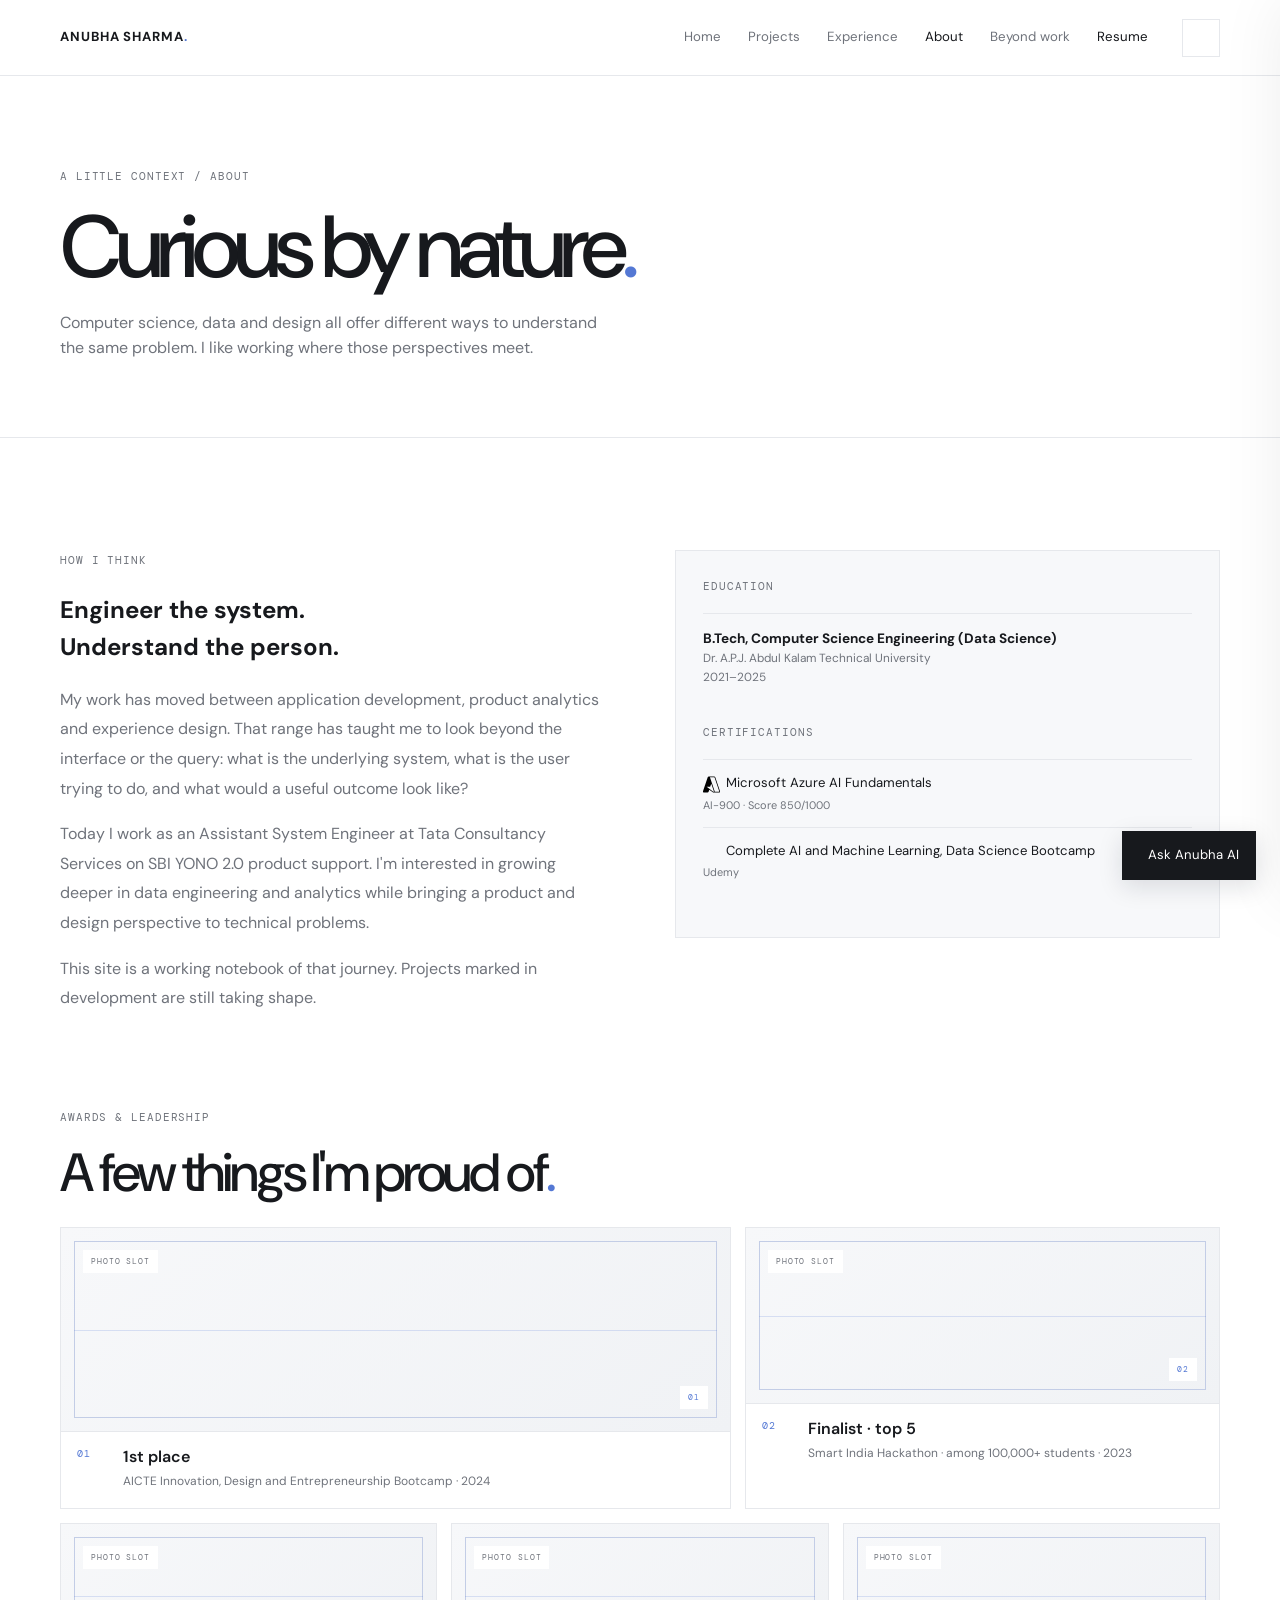
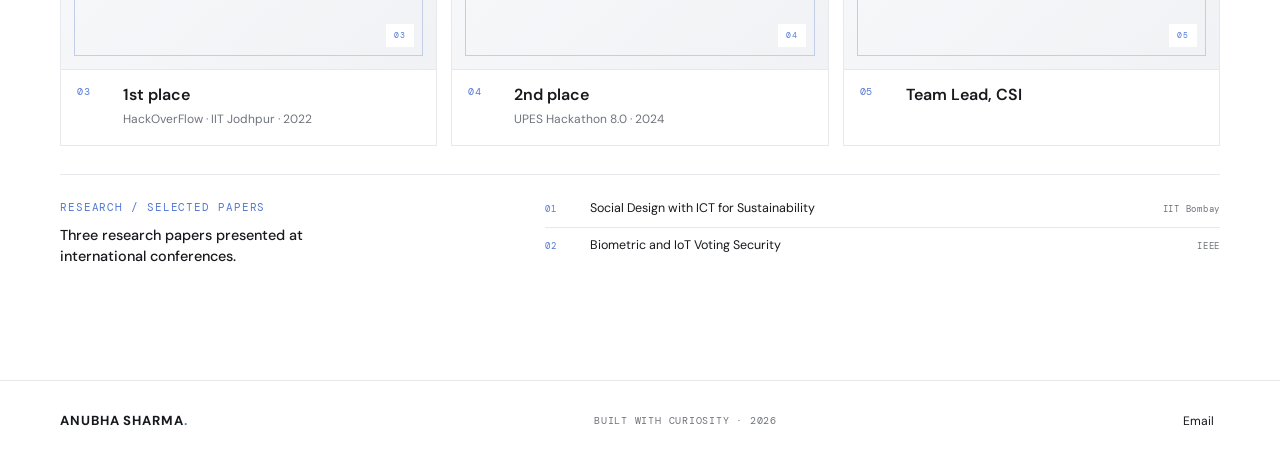
==== about.html @ 35607bdf "Build Anubha Sharma portfolio website" ====
<!doctype html><html lang="en"><head><meta charset="utf-8"><meta name="viewport" content="width=device-width,initial-scale=1"><meta name="description" content="About Anubha Sharma: education, experience, research and achievements."><meta property="og:title" content="About — Anubha Sharma"><meta property="og:description" content="A little more about the person behind the systems thinking."><meta property="og:type" content="website"><title>About — Anubha Sharma</title><link rel="icon" href="assets/icons/favicon.svg" type="image/svg+xml"><link rel="preconnect" href="https://fonts.googleapis.com"><link rel="preconnect" href="https://fonts.gstatic.com" crossorigin><link href="https://fonts.googleapis.com/css2?family=DM+Mono:wght@400;500&family=DM+Sans:wght@400;500;600;700&display=swap" rel="stylesheet"><link rel="stylesheet" href="css/style.css"></head><body><a class="skip-link" href="#main">Skip to content</a><header class="site-header"><nav class="nav wrap" aria-label="Main navigation"><a class="wordmark" href="index.html">ANUBHA SHARMA<span class="wordmark-dot">.</span></a><button class="menu-toggle" aria-expanded="false" aria-controls="nav-links" aria-label="Open navigation"><i data-lucide="menu"></i></button><div class="nav-links" id="nav-links"><a href="index.html">Home</a><a href="projects.html">Projects</a><a href="index.html#experience">Experience</a><a href="about.html" aria-current="page">About</a><a href="beyond.html">Beyond work</a><a class="nav-resume" href="assets/resume/Anubha-Sharma-Resume.pdf" download>Resume <i data-lucide="arrow-down-to-line"></i></a><button class="icon-button settings-trigger" aria-label="Accessibility settings" title="Accessibility settings"><i data-lucide="accessibility"></i></button></div></nav></header><main id="main"><section class="page-hero"><div class="wrap"><p class="eyebrow">A LITTLE CONTEXT / ABOUT</p><h1>Curious by nature<span class="accent-dot">.</span></h1><p>Computer science, data and design all offer different ways to understand the same problem. I like working where those perspectives meet.</p></div></section><section class="section-pad"><div class="wrap about-layout"><div class="about-copy"><p class="eyebrow">HOW I THINK</p><h2>Engineer the system.<br>Understand the person.</h2><p>My work has moved between application development, product analytics and experience design. That range has taught me to look beyond the interface or the query: what is the underlying system, what is the user trying to do, and what would a useful outcome look like?</p><p>Today I work as an Assistant System Engineer at Tata Consultancy Services on SBI YONO 2.0 product support. I'm interested in growing deeper in data engineering and analytics while bringing a product and design perspective to technical problems.</p><p>This site is a working notebook of that journey. Projects marked in development are still taking shape.</p></div><aside class="about-aside"><p class="eyebrow">EDUCATION</p><div class="education-row"><strong id="degree"></strong><span id="school"></span><span id="study-dates"></span></div><p class="eyebrow" style="margin-top:24px">CERTIFICATIONS</p><ul class="cert-list" id="cert-list"></ul></aside></div><div class="wrap about-sections" id="recognition-section"><div class="section-heading"><div><p class="eyebrow">AWARDS & LEADERSHIP</p><h2>A few things I'm proud of<span class="accent-dot">.</span></h2></div></div><div class="recognition-grid" id="recognition"></div><div class="research-strip" id="research"></div></div></section></main><footer class="site-footer"><div class="wrap footer-inner"><a class="wordmark" href="index.html">ANUBHA SHARMA<span class="wordmark-dot">.</span></a><span class="mono">BUILT WITH CURIOSITY · <span id="year"></span></span><a href="mailto:" data-email-link>Email <i data-lucide="arrow-up-right"></i></a></div></footer><div class="settings-backdrop" hidden></div><aside class="settings-panel" role="dialog" aria-modal="true" aria-label="Accessibility settings" aria-hidden="true"><div class="settings-head"><div><p class="eyebrow">PREFERENCES</p><h2>Make it yours.</h2></div><button class="icon-button settings-close" aria-label="Close accessibility settings"><i data-lucide="x"></i></button></div><label class="field-label" for="theme-select">Colour theme</label><select id="theme-select"><option value="system">System</option><option value="light">Light</option><option value="dark">Dark</option></select><label class="field-label" for="font-size">Text size <span id="font-value">100%</span></label><input id="font-size" type="range" min="90" max="120" value="100" step="5"><label class="toggle-row">High contrast <input type="checkbox" id="contrast-toggle"><span></span></label><label class="toggle-row">Reduce motion <input type="checkbox" id="motion-toggle"><span></span></label><button class="text-link reset-settings" type="button">Reset preferences <i data-lucide="rotate-ccw"></i></button><p class="settings-note">Your choices are saved on this device.</p></aside><script src="https://unpkg.com/lucide@latest"></script><script src="js/data.js"></script><script src="js/chatbot.js"></script><script src="js/main.js"></script><script src="js/animations.js"></script></body></html>
---- css/style.css ----
/* Anubha Sharma — editorial portfolio */
:root{--bg:#fff;--surface:#f7f8fa;--surface-2:#f0f2f5;--ink:#17191d;--muted:#6f737b;--line:#e6e8ec;--blue:#5478d4;--green:#398568;--mono:'DM Mono',monospace;--sans:'DM Sans',sans-serif;--wrap:1160px;--ease:cubic-bezier(.2,.65,.3,1)}
[data-theme="dark"]{--bg:#14161a;--surface:#1d2025;--surface-2:#252930;--ink:#f0f1f4;--muted:#a0a5af;--line:#33373f;--blue:#91aaff;--green:#70c5a2;color-scheme:dark}*{box-sizing:border-box}html{scroll-behavior:smooth;scroll-padding-top:90px}body{margin:0;background:var(--bg);color:var(--ink);font-family:var(--sans);font-size:1rem;line-height:1.55;transition:background .25s,color .25s}body.high-contrast{--muted:#484b51;--line:#b8bdc5}[data-theme="dark"] body.high-contrast{--muted:#d5d8df;--line:#777d87}a{color:inherit;text-decoration:none}button,input,select{font:inherit}button{color:inherit}.wrap{width:min(var(--wrap),calc(100% - 64px));margin-inline:auto}.section-pad{padding:112px 0}.mono,.eyebrow{font-family:var(--mono);letter-spacing:.08em;font-size:.7rem}.eyebrow{margin:0 0 18px;color:var(--muted)}.accent-dot,.wordmark-dot{color:var(--blue)}.skip-link{position:absolute;top:-100px;left:12px;padding:10px;background:var(--ink);color:var(--bg);z-index:99}.skip-link:focus{top:12px}:focus-visible{outline:3px solid var(--blue);outline-offset:4px}.site-header{height:76px;position:sticky;z-index:20;top:0;background:color-mix(in srgb,var(--bg) 94%,transparent);backdrop-filter:blur(12px);border-bottom:1px solid var(--line)}.nav{height:100%;display:flex;align-items:center;justify-content:space-between}.wordmark{font-size:.82rem;font-weight:700;letter-spacing:.07em}.nav-links{display:flex;align-items:center;gap:27px;font-size:.83rem}.nav-links>a:not(.nav-resume){color:var(--muted);transition:color .2s;position:relative}.nav-links>a:not(.nav-resume):hover,.nav-links a[aria-current=page]{color:var(--ink)}.nav-links>a:not(.nav-resume):after{content:"";position:absolute;bottom:-8px;left:0;width:0;height:1px;background:var(--blue);transition:width .2s}.nav-links>a:hover:after{width:100%}.nav-resume{display:flex;align-items:center;gap:7px}.nav-resume svg,.text-link svg,.button svg{width:15px;height:15px}.icon-button{display:grid;place-items:center;border:1px solid var(--line);background:transparent;width:38px;height:38px;cursor:pointer;transition:background .2s}.icon-button:hover{background:var(--surface)}.icon-button svg{width:18px;height:18px}.menu-toggle{display:none;border:0;background:none}.hero{min-height:640px;display:grid;grid-template-columns:1fr .83fr;align-items:center;gap:6%;padding-top:75px;padding-bottom:82px}.hero h1{font-size:clamp(4.2rem,8vw,7.2rem);line-height:.95;letter-spacing:-.075em;margin:0 0 28px;font-weight:500}.hero h1 span{color:var(--blue)}.hero-lede{font-size:1.4rem;letter-spacing:-.025em;max-width:460px;margin:0 0 18px}.hero-intro{color:var(--muted);max-width:515px;line-height:1.8;font-size:.97rem}.status-dot{display:inline-block;width:7px;height:7px;background:var(--green);border-radius:50%;margin-right:7px}.hero-meta{margin:27px 0}.role-mark{display:flex;align-items:center;gap:12px}.tcs-mark{width:35px;height:35px;display:grid;place-items:center;background:#e8f1fc;color:#1767a6;font-weight:700;font-size:1.1rem}.role-mark b,.role-mark small{display:block}.role-mark b{font-size:.84rem}.role-mark small{font-size:.75rem;color:var(--muted)}.hero-actions{display:flex;gap:11px;flex-wrap:wrap}.button{min-height:46px;padding:0 17px;display:inline-flex;align-items:center;gap:10px;font-size:.85rem;transition:transform .2s,background .2s}.button:hover{transform:translateY(-2px)}.button-dark{background:var(--ink);color:var(--bg)}.button-dark:hover{background:var(--blue)}.button-light{border:1px solid var(--line)}.hero-art{height:390px;position:relative;overflow:hidden;background:var(--surface);border:1px solid var(--line);display:grid;place-items:center}.art-top,.art-caption,.art-coord{position:absolute;color:var(--muted);font-size:.61rem}.art-top{top:18px;left:20px}.art-caption{bottom:17px;left:20px}.art-coord{bottom:17px;right:20px;text-align:right}.art-orbit{position:absolute;border:1px solid var(--line);border-radius:50%;width:250px;height:250px}.orbit-a{transform:rotateX(67deg) rotateZ(-22deg);width:330px;height:330px;border-color:color-mix(in srgb,var(--blue) 35%,var(--line))}.orbit-b{transform:rotateX(67deg) rotateZ(52deg);width:270px;height:270px}.art-core{width:115px;height:115px;background:var(--bg);border:1px solid var(--line);box-shadow:0 8px 40px #5478d41a;display:flex;flex-direction:column;align-items:center;justify-content:center;gap:5px;font-family:var(--mono);font-size:.75rem;z-index:1}.art-core-line{width:38px;height:1px;background:var(--blue)}.art-node{position:absolute;background:var(--blue);width:8px;height:8px;border-radius:50%;box-shadow:0 0 0 5px color-mix(in srgb,var(--blue) 12%,transparent);animation:float 4s ease-in-out infinite}.node-a{top:23%;left:34%}.node-b{right:22%;top:48%;animation-delay:-1s}.node-c{bottom:24%;left:34%;animation-delay:-2.2s}@keyframes float{50%{transform:translateY(-7px)}}.social-band{border-block:1px solid var(--line)}.social-inner{min-height:91px;display:flex;align-items:center;justify-content:space-between;gap:30px}.social-inner .eyebrow{margin:0}.social-links{display:flex;gap:9px}.social-link{position:relative;width:40px;height:40px;border:1px solid var(--line);display:grid;place-items:center;color:var(--muted);transition:transform .2s,color .2s,border-color .2s}.social-link:hover{transform:translateY(-3px);color:var(--blue);border-color:var(--blue)}.social-link svg,.social-link img{width:17px;height:17px}.social-link[aria-label="Email"] svg{width:18px}.social-link:after{content:attr(data-tip);position:absolute;top:-33px;left:50%;transform:translateX(-50%);white-space:nowrap;background:var(--ink);color:var(--bg);font:10px var(--mono);padding:4px 7px;opacity:0;pointer-events:none;transition:opacity .2s}.social-link:hover:after,.social-link:focus-visible:after{opacity:1}.section-heading{display:flex;align-items:end;justify-content:space-between;gap:30px;margin-bottom:45px}.section-heading h2,.closing-inner h2{font-size:clamp(2.1rem,4.2vw,3.6rem);font-weight:500;letter-spacing:-.06em;line-height:1.08;margin:0}.section-deck{color:var(--muted);max-width:330px;margin:0 0 5px}.text-link{display:inline-flex;align-items:center;gap:7px;font-size:.84rem;border-bottom:1px solid var(--line);padding-bottom:5px;transition:color .2s,border-color .2s}.text-link:hover{color:var(--blue);border-color:var(--blue)}.ecosystem{background:var(--surface)}.pipeline-frame{border:1px solid var(--line);background:var(--bg);padding:20px 22px 24px;overflow:hidden}.pipeline-topline{display:flex;justify-content:space-between;color:var(--muted);font-size:.62rem;margin-bottom:34px}.pipeline{display:grid;grid-template-columns:repeat(5,minmax(0,1fr));position:relative;gap:12px}.pipeline:before{content:"";position:absolute;z-index:0;top:28px;left:4%;right:4%;height:1px;background:var(--line)}.pipeline:after{content:"";position:absolute;top:25px;left:4%;height:5px;width:5px;border-radius:50%;background:var(--blue);box-shadow:0 0 12px var(--blue);animation:travel 8s linear infinite}@keyframes travel{to{left:96%}}.stage{z-index:1;min-width:0}.stage-head{display:flex;align-items:center;gap:9px;margin-bottom:18px}.stage-number{font: .62rem var(--mono);color:var(--blue)}.stage-node{width:9px;height:9px;border:1px solid var(--blue);background:var(--bg);border-radius:50%}.stage h3{font-size:.82rem;line-height:1.2;margin:0;font-weight:600;min-height:34px}.stage-tags{display:flex;flex-direction:column;gap:7px}.tech-tag{display:flex;align-items:center;gap:8px;font-size:.72rem;line-height:1.2;color:var(--muted);min-height:25px}.tech-tag img,.tech-tag svg{width:16px;height:16px;object-fit:contain;flex:none}.tech-tag .tech-placeholder{width:16px;height:16px;display:grid;place-items:center;color:var(--blue);font:9px var(--mono);border:1px solid var(--line)}.tech-tag.is-used{color:var(--ink)}.tech-tag.is-practice:after,.tech-tag.is-explore:after{content:"P";font:8px var(--mono);color:var(--blue);border:1px solid color-mix(in srgb,var(--blue) 45%,var(--line));padding:1px 3px}.tech-tag.is-explore:after{content:"E"}.tech-tag img.logo-azure,.tech-tag img.logo-googlecloud,.tech-tag img.logo-googlebigquery,.tech-tag img.logo-mysql,.tech-tag img.logo-powerbi{width:18px;height:18px}.platform-group{margin:0 0 10px;padding:9px 8px;border-left:2px solid var(--blue);background:var(--surface)}.platform-group strong{font-size:.67rem;display:block;margin-bottom:5px}.platform-group small{font-size:.62rem;color:var(--muted);display:block;line-height:1.4}.pipeline-output{display:flex;align-items:center;gap:12px;border-top:1px solid var(--line);margin-top:28px;padding-top:18px}.output-node{width:9px;height:9px;border-radius:50%;background:var(--green)}.pipeline-output .mono{font-size:.68rem;color:var(--green)}.output-line{height:1px;background:var(--line);flex:1}.output-text{font-size:.75rem;color:var(--muted)}.pipeline-code{display:flex;justify-content:space-between;gap:7px;margin-top:20px;color:var(--muted);font-size:.6rem}.legend{display:flex;align-items:center;gap:22px;margin-top:18px;color:var(--muted);font-size:.62rem}.legend>span:first-child{color:var(--ink)}.legend-dot{width:7px;height:7px;border-radius:50%;display:inline-block;margin-right:5px}.legend-dot.used{background:var(--green)}.legend-dot.practice{background:var(--blue)}.legend-dot.explore{border:1px solid var(--muted)}.toolkit{border-top:1px solid var(--line);margin-top:38px;padding-top:23px}.toolkit .eyebrow{margin:0 0 15px;font-size:.63rem}.toolkit-list{display:flex;flex-wrap:wrap;gap:8px}.toolkit-item{display:flex;align-items:center;gap:8px;padding:8px 11px;border:1px solid var(--line);font-size:.72rem;color:var(--muted)}.toolkit-item img{width:15px;height:15px}.projects-preview{background:var(--bg)}.featured-projects{display:grid;grid-template-columns:repeat(2,1fr);gap:16px}.project-card{border:1px solid var(--line);display:flex;flex-direction:column;min-height:300px;transition:transform .25s,border-color .25s,box-shadow .25s}.project-card:hover{transform:translateY(-4px);border-color:color-mix(in srgb,var(--blue) 48%,var(--line));box-shadow:0 14px 35px #1018270a}.project-visual{height:145px;background:var(--surface);border-bottom:1px solid var(--line);position:relative;display:grid;place-items:center;overflow:hidden}.project-visual:before,.project-visual:after{content:"";position:absolute;border:1px solid color-mix(in srgb,var(--blue) 24%,var(--line));border-radius:50%;width:200px;height:80px;transform:rotate(-22deg)}.project-visual:after{width:150px;height:100px;transform:rotate(35deg)}.project-visual .visual-label{z-index:1;background:var(--bg);border:1px solid var(--line);padding:9px 13px;font: .68rem var(--mono);color:var(--blue)}.project-visual .visual-index{position:absolute;right:15px;top:13px;color:var(--muted);font:.6rem var(--mono)}.project-card-body{padding:20px 22px 22px;display:flex;flex-direction:column;flex:1}.project-meta{color:var(--blue);font:.62rem var(--mono);text-transform:uppercase;letter-spacing:.07em}.project-card h3{font-size:1.2rem;font-weight:600;letter-spacing:-.025em;margin:8px 0}.project-card p{font-size:.84rem;color:var(--muted);margin:0 0 19px}.project-bottom{display:flex;justify-content:space-between;align-items:center;margin-top:auto}.project-tools{font:.61rem var(--mono);color:var(--muted)}.card-arrow{width:33px;height:33px;border:1px solid var(--line);display:grid;place-items:center;transition:background .2s,color .2s}.card-arrow svg{width:15px}.project-card:hover .card-arrow{background:var(--ink);color:var(--bg)}.experience-section{background:var(--surface)}.timeline{border-top:1px solid var(--line)}.timeline-row{display:grid;grid-template-columns:185px 1fr 220px;gap:30px;padding:27px 0;border-bottom:1px solid var(--line)}.timeline-dates{font:.69rem var(--mono);color:var(--muted)}.timeline-title h3{font-size:1.13rem;margin:0 0 3px;font-weight:600}.timeline-title .position{font-size:.82rem;color:var(--blue)}.timeline-title p{font-size:.83rem;line-height:1.65;color:var(--muted);margin:14px 0 0;max-width:640px}.timeline-skills{display:flex;align-content:start;justify-content:end;flex-wrap:wrap;gap:6px}.skill-chip{padding:4px 7px;border:1px solid var(--line);font:.58rem var(--mono);color:var(--muted)}.recognition-grid{display:grid;grid-template-columns:1fr 1fr;column-gap:70px}.recognition-item{border-top:1px solid var(--line);padding:17px 0 19px;display:grid;grid-template-columns:44px 1fr;gap:14px}.recognition-item .item-index{font:.63rem var(--mono);color:var(--blue)}.recognition-item h3{font-size:.91rem;margin:0 0 4px;font-weight:600}.recognition-item p{font-size:.76rem;color:var(--muted);margin:0}.closing-band{position:relative;background:var(--surface);padding:92px max(32px,calc((100vw - var(--wrap))/2));overflow:hidden}.closing-inner{width:min(var(--wrap),100%);margin:auto}.closing-inner h2{margin-bottom:27px}.closing-mark{position:absolute;right:8%;top:24%;font-size:.8rem;line-height:1.8;color:var(--line)}.site-footer{border-top:1px solid var(--line)}.footer-inner{height:80px;display:flex;align-items:center;justify-content:space-between}.footer-inner .mono{font-size:.6rem;color:var(--muted)}.footer-inner>a:last-child{font-size:.76rem;display:flex;align-items:center;gap:6px}.footer-inner>a:last-child svg{width:13px}.settings-backdrop{position:fixed;inset:0;background:#11182760;z-index:39}.settings-panel{position:fixed;z-index:40;right:0;top:0;height:100dvh;width:min(380px,100%);padding:31px;background:var(--bg);border-left:1px solid var(--line);transform:translateX(105%);transition:transform .28s var(--ease);box-shadow:-20px 0 60px #0001}.settings-panel.open{transform:translateX(0)}.settings-head{display:flex;align-items:center;justify-content:space-between;margin-bottom:34px}.settings-head .eyebrow{margin-bottom:5px}.settings-head h2{font-size:1.4rem;margin:0;font-weight:500}.field-label{display:flex;justify-content:space-between;font-size:.82rem;margin:0 0 9px}.settings-panel select{display:block;width:100%;height:42px;padding:0 10px;margin-bottom:24px;background:var(--bg);color:var(--ink);border:1px solid var(--line)}input[type=range]{width:100%;accent-color:var(--blue);margin:4px 0 25px}.toggle-row{display:flex;align-items:center;justify-content:space-between;border-top:1px solid var(--line);padding:15px 0;font-size:.83rem}.toggle-row input{position:absolute;opacity:0}.toggle-row span{width:36px;height:20px;background:var(--surface-2);border:1px solid var(--line);border-radius:20px;position:relative;cursor:pointer}.toggle-row span:after{content:"";position:absolute;width:14px;height:14px;border-radius:50%;background:var(--muted);left:2px;top:2px;transition:transform .2s}.toggle-row input:checked+span{background:var(--blue)}.toggle-row input:checked+span:after{transform:translateX(16px);background:#fff}.toggle-row input:focus-visible+span{outline:3px solid var(--blue);outline-offset:3px}.reset-settings{margin-top:24px;background:none;border:0;cursor:pointer}.settings-note{font:.63rem var(--mono);color:var(--muted);margin-top:30px}.page-hero{padding:92px 0 60px;border-bottom:1px solid var(--line)}.page-hero h1{font-size:clamp(3rem,7vw,5.5rem);font-weight:500;letter-spacing:-.07em;line-height:1;margin:0 0 20px}.page-hero p:not(.eyebrow){max-width:560px;color:var(--muted)}.project-filters{display:flex;gap:8px;flex-wrap:wrap;margin:28px 0}.filter-button{padding:8px 12px;background:transparent;border:1px solid var(--line);font-size:.76rem;cursor:pointer;color:var(--muted)}.filter-button.active,.filter-button:hover{background:var(--ink);color:var(--bg);border-color:var(--ink)}.all-projects{display:grid;grid-template-columns:repeat(2,1fr);gap:16px;padding-bottom:100px}.about-layout{display:grid;grid-template-columns:1fr 1fr;gap:70px}.about-copy p{color:var(--muted);line-height:1.85}.about-aside{background:var(--surface);border:1px solid var(--line);padding:27px;height:max-content}.about-aside h3{font-weight:500;margin:0 0 15px}.education-row{border-top:1px solid var(--line);padding:14px 0}.education-row strong,.education-row span{display:block}.education-row strong{font-size:.85rem}.education-row span{color:var(--muted);font-size:.74rem}.cert-list{list-style:none;padding:0}.cert-list li{border-top:1px solid var(--line);padding:13px 0;font-size:.82rem}.cert-list small{display:block;color:var(--muted);margin-top:3px}.about-sections{margin-top:80px}.about-sections .section-heading{margin-bottom:25px}.beyond-grid{display:grid;grid-template-columns:repeat(3,1fr);gap:15px}.beyond-card{border:1px solid var(--line);background:var(--bg)}.beyond-photo{height:235px;background:var(--surface);position:relative;overflow:hidden}.beyond-photo img{width:100%;height:100%;display:block;object-fit:cover;filter:saturate(.7);transition:transform .6s var(--ease)}.beyond-card:hover img{transform:scale(1.04)}.photo-placeholder{height:100%;display:grid;place-items:center;color:var(--muted);font:.63rem var(--mono);letter-spacing:.05em;background:linear-gradient(145deg,var(--surface),var(--surface-2))}.beyond-caption{padding:13px 15px}.beyond-caption h3{font-size:.9rem;margin:0;font-weight:500}.beyond-caption span{font:.57rem var(--mono);color:var(--muted)}.case-hero{padding:70px 0 55px;border-bottom:1px solid var(--line)}.case-hero h1{font-size:clamp(2.6rem,6vw,4.6rem);letter-spacing:-.07em;font-weight:500;line-height:1.05;max-width:850px;margin:12px 0 22px}.case-hero p{max-width:670px;color:var(--muted)}.case-meta{display:flex;gap:35px;flex-wrap:wrap;margin-top:29px}.case-meta span{font:.67rem var(--mono);color:var(--muted)}.case-layout{display:grid;grid-template-columns:220px 1fr;gap:65px;padding:55px 0 100px}.case-toc{position:sticky;top:110px;height:max-content}.case-toc a{display:block;padding:7px 0;font-size:.75rem;color:var(--muted)}.case-content section{padding:0 0 36px;margin-bottom:35px;border-bottom:1px solid var(--line)}.case-content h2{font-size:1.55rem;font-weight:500;letter-spacing:-.04em;margin:0 0 13px}.case-content p,.case-content li{color:var(--muted);font-size:.91rem;line-height:1.8}.case-content ul{padding-left:19px}.case-callout{background:var(--surface);border-left:2px solid var(--blue);padding:17px 20px;color:var(--muted);font-size:.83rem}.case-flow{display:flex;align-items:center;gap:8px;flex-wrap:wrap;margin:20px 0}.case-flow span{padding:9px 10px;border:1px solid var(--line);font:.62rem var(--mono)}.case-flow i{font-style:normal;color:var(--blue)}.status-note{font:.68rem var(--mono);color:var(--blue);border:1px solid var(--line);padding:9px 11px;display:inline-block}.empty-url{color:var(--muted);font-size:.72rem;font-style:italic}
[data-reveal]{opacity:0;transform:translateY(13px);transition:opacity .6s var(--ease),transform .6s var(--ease)}[data-reveal].revealed{opacity:1;transform:translateY(0)}.reduced-motion *,html:has(.reduced-motion){scroll-behavior:auto!important;animation-duration:.01ms!important;animation-iteration-count:1!important;transition-duration:.01ms!important}.high-contrast .button-dark{background:#000;color:#fff}[data-theme=dark] .high-contrast .button-dark{background:#fff;color:#000}
@media(max-width:950px){.nav-links{gap:15px}.hero{gap:3%}.pipeline{grid-template-columns:repeat(3,1fr);row-gap:29px}.pipeline:before,.pipeline:after{display:none}.stage{border-top:1px solid var(--line);padding-top:14px}.stage-head{margin-bottom:12px}.stage h3{min-height:auto}.timeline-row{grid-template-columns:140px 1fr}.timeline-skills{grid-column:2;justify-content:start}.beyond-grid{grid-template-columns:repeat(2,1fr)}}
@media(max-width:700px){.wrap{width:calc(100% - 38px)}.section-pad{padding:76px 0}.site-header{height:64px}.menu-toggle{display:grid;place-items:center;width:40px;height:40px}.menu-toggle svg{width:21px}.nav-links{display:none;position:absolute;top:64px;left:0;right:0;padding:18px 22px 23px;background:var(--bg);border-bottom:1px solid var(--line);align-items:stretch;gap:0;flex-direction:column}.nav-links.open{display:flex}.nav-links>a{padding:11px 0}.nav-links .settings-trigger{margin-top:10px}.hero{grid-template-columns:1fr;min-height:0;padding-top:58px;padding-bottom:61px}.hero h1{font-size:clamp(4.2rem,19vw,6rem)}.hero-lede{font-size:1.19rem}.hero-intro{font-size:.9rem}.hero-art{height:290px;margin-top:20px}.social-inner{align-items:flex-start;padding:19px 0;flex-direction:column;gap:12px}.social-links{gap:7px}.social-link{width:38px;height:38px}.section-heading{align-items:flex-start;flex-direction:column;margin-bottom:30px;gap:15px}.section-heading h2{font-size:2.45rem}.section-deck{font-size:.87rem}.pipeline-frame{padding:17px}.pipeline-topline{font-size:.52rem;margin-bottom:18px}.pipeline{grid-template-columns:1fr;gap:14px}.stage{display:grid;grid-template-columns:1fr 1.35fr;gap:8px;border-top:1px solid var(--line);padding:14px 0 0}.stage-head{align-items:start;margin:0;gap:8px}.stage-number{padding-top:2px}.stage h3{font-size:.78rem}.stage-tags{display:grid;grid-template-columns:1fr 1fr;gap:5px 8px}.tech-tag{font-size:.67rem}.pipeline-code{flex-direction:column;gap:6px;align-items:flex-start;margin-left:18px}.pipeline-output{margin-top:20px}.legend{flex-wrap:wrap;gap:9px 16px;font-size:.59rem}.legend>span:first-child{width:100%}.toolkit{margin-top:28px}.featured-projects,.all-projects{grid-template-columns:1fr}.project-card{min-height:275px}.project-visual{height:130px}.timeline-row{grid-template-columns:1fr;gap:8px;padding:21px 0}.timeline-skills{grid-column:1}.timeline-title p{margin-top:10px}.recognition-grid{grid-template-columns:1fr;column-gap:0}.recognition-item{padding:14px 0}.closing-band{padding:72px 19px}.closing-mark{right:8%;top:18%;opacity:.5}.footer-inner{height:auto;min-height:85px;flex-wrap:wrap;gap:13px;padding:17px 0}.footer-inner .mono{order:3;width:100%}.settings-panel{padding:24px}.page-hero{padding:67px 0 42px}.page-hero h1{font-size:3.5rem}.about-layout{grid-template-columns:1fr;gap:30px}.about-sections{margin-top:60px}.beyond-grid{grid-template-columns:1fr 1fr;gap:10px}.beyond-photo{height:185px}.beyond-caption{padding:10px}.case-layout{grid-template-columns:1fr;gap:24px;padding-top:30px}.case-toc{position:static;display:flex;gap:17px;overflow-x:auto;border-bottom:1px solid var(--line);padding-bottom:11px}.case-toc a{white-space:nowrap}.case-hero{padding-top:50px}.case-meta{gap:15px}}
@media(max-width:390px){.beyond-grid{grid-template-columns:1fr}.beyond-photo{height:220px}.stage{grid-template-columns:.9fr 1.1fr}}
@media(prefers-reduced-motion:reduce){*,*::before,*::after{scroll-behavior:auto!important;animation-duration:.01ms!important;animation-iteration-count:1!important;transition-duration:.01ms!important}}

.project-card[hidden]{display:none}
.vertical-rail{position:absolute;z-index:2;right:13px;top:62px;bottom:63px;width:25px;overflow:hidden;border-left:1px solid var(--line);padding-left:7px}.vertical-rail-track{display:flex;flex-direction:column;gap:25px;width:max-content;writing-mode:vertical-rl;font: .58rem var(--mono);letter-spacing:.13em;color:var(--muted);animation:verticalMarquee 34s linear infinite}.vertical-rail-track span{white-space:nowrap}.hero-art:hover .vertical-rail-track{animation-play-state:paused}@keyframes verticalMarquee{to{transform:translateY(-50%)}}
.recognition-grid{display:grid;grid-template-columns:repeat(12,minmax(0,1fr));gap:13px}.recognition-item,.recognition-item:first-child{grid-column:span 4;display:flex;flex-direction:column;gap:0;min-height:0;padding:0;border:1px solid var(--line);background:var(--bg);overflow:hidden}.recognition-item:first-child{grid-column:span 8}.recognition-photo{height:112px;display:grid;place-items:center;background:linear-gradient(140deg,var(--surface),var(--surface-2));color:var(--muted);font: .59rem var(--mono);letter-spacing:.07em;position:relative;border-bottom:1px solid var(--line)}.recognition-item:first-child .recognition-photo{height:144px}.recognition-photo:before,.recognition-photo:after{content:\"\";position:absolute;border:1px solid color-mix(in srgb,var(--blue) 23%,var(--line));width:36%;height:45%;transform:rotate(-18deg)}.recognition-photo:after{width:26%;height:58%;transform:rotate(25deg)}.recognition-photo span{z-index:1;background:var(--bg);padding:6px 8px}.recognition-copy{display:grid;grid-template-columns:34px 1fr;gap:10px;padding:13px 14px 15px}.recognition-item .item-index{font-size:.62rem}.recognition-item h3{font-size:.9rem}.recognition-item p{font-size:.73rem}
@media(max-width:950px){.recognition-grid{grid-template-columns:repeat(6,minmax(0,1fr))}.recognition-item,.recognition-item:first-child{grid-column:span 3}.recognition-item:first-child{grid-column:span 6}}
@media(max-width:700px){.recognition-grid{grid-template-columns:repeat(2,minmax(0,1fr))}.recognition-item,.recognition-item:first-child{grid-column:span 1}.recognition-item:first-child{grid-column:span 2}.recognition-item:first-child .recognition-photo{height:120px}.recognition-photo{height:100px}.profile-thumb{width:50px;height:50px;margin-bottom:27px}.hero-title-row{gap:9px}.hero-art{padding-right:12px}}
@media(max-width:390px){.hero h1{font-size:clamp(3.5rem,17vw,4.15rem)}}
body{font-size:1rem}
.hero-title-row{display:flex;align-items:center;gap:14px}
.profile-thumb{width:62px;height:62px;border-radius:50%;object-fit:cover;border:1px solid var(--line);background:var(--surface);align-self:flex-end;margin-bottom:34px}
.tcs-mark{font-size:.78rem;letter-spacing:-.08em}
.social-brand-icon{filter:grayscale(1);opacity:.78}
[data-theme=\"dark\"] .social-brand-icon[src*=\"github.svg\"],[data-theme=\"dark\"] .social-brand-icon[src*=\"medium.svg\"]{filter:grayscale(1) invert(1)}
@media(max-width:950px){.site-header{height:64px}.menu-toggle{display:grid;place-items:center;width:40px;height:40px}.nav-links{display:none;position:absolute;top:64px;left:0;right:0;padding:18px 22px 23px;background:var(--bg);border-bottom:1px solid var(--line);align-items:stretch;gap:0;flex-direction:column}.nav-links.open{display:flex}.nav-links>a{padding:11px 0}.nav-links .settings-trigger{margin-top:10px}}
html,body{overflow-x:clip}


/* Curious by Design: a restrained, vertical photo reel. */
.closing-layout{width:min(var(--wrap),100%);margin:auto;display:grid;grid-template-columns:1fr minmax(250px,340px);align-items:center;gap:clamp(36px,8vw,120px);position:relative;z-index:1}.closing-inner{width:auto;margin:0}.photo-carousel{width:100%;max-width:340px;justify-self:end}.carousel-viewport{height:310px;overflow:hidden;border:1px solid var(--line);background:var(--bg)}.carousel-track{height:100%;display:flex;flex-direction:column;animation:photo-scroll 57.2s linear infinite}.carousel-track.is-paused{animation-play-state:paused}.carousel-slide{flex:0 0 100%;height:100%;min-height:0;margin:0}.carousel-slide img{width:100%;height:100%;object-fit:cover;display:block;filter:saturate(.82)}.carousel-controls{display:grid;grid-template-columns:auto 1fr auto;align-items:center;gap:12px;padding-top:11px}.carousel-counter,.carousel-caption{font-size:.57rem;color:var(--muted)}.carousel-caption{text-align:right;white-space:nowrap;overflow:hidden;text-overflow:ellipsis}.carousel-controls>div{display:flex;gap:5px;justify-content:center}.carousel-controls .icon-button{width:31px;height:31px}.carousel-controls .icon-button svg{width:15px;height:15px}.toolkit-item small{font:.48rem var(--mono);text-transform:uppercase;letter-spacing:.04em;color:var(--blue);margin-left:2px}
@media(max-width:700px){.closing-layout{grid-template-columns:1fr;gap:32px}.closing-inner{width:100%}.photo-carousel{justify-self:start;max-width:100%}.carousel-viewport{height:min(76vw,380px)}.carousel-controls{grid-template-columns:auto auto 1fr}.carousel-controls>div{justify-content:start}.carousel-caption{text-align:right}}
@media(prefers-reduced-motion:reduce){.carousel-track{transition:none}}

@keyframes photo-scroll{to{transform:translateY(-50%)}}
.reduced-motion .carousel-track{animation:none!important;transform:none!important}
@media(prefers-reduced-motion:reduce){.carousel-track{animation:none!important;transform:none!important}}

/* Editorial hero and a calmer single-frame photo journal. */
.hero{min-height:0;grid-template-columns:minmax(0,1fr);padding-top:92px;padding-bottom:104px}.hero-copy{max-width:850px}.hero-intro{max-width:650px}.hero-lede{max-width:590px}.hero-title-row{gap:18px}.profile-thumb{width:90px;height:90px;margin-bottom:34px}
.closing-band{padding-top:112px;padding-bottom:112px;border-top:1px solid var(--line);background:var(--surface);overflow:hidden}.closing-layout{grid-template-columns:minmax(0,1.15fr) minmax(300px,.85fr);gap:clamp(40px,8vw,112px);align-items:center}.closing-inner{max-width:660px}.closing-inner h2{max-width:760px;font-size:clamp(3rem,5.7vw,5.3rem);font-weight:500;line-height:1.04;letter-spacing:-.065em;margin:0 0 34px}.closing-inner h2 .accent-dot{color:var(--blue)}.closing-inner .eyebrow{letter-spacing:.15em;color:var(--blue);margin-bottom:24px}.closing-inner .button{min-height:48px}.photo-carousel{max-width:360px;justify-self:end}.carousel-overline{font-size:.56rem;letter-spacing:.13em;color:var(--muted);margin:0 0 12px}.carousel-viewport{height:auto;aspect-ratio:4/5;overflow:hidden;border:1px solid var(--line);padding:7px;background:var(--bg);box-shadow:0 18px 44px #1018270d}.carousel-track{height:100%!important;display:flex}.carousel-slide{width:100%;height:100%!important;min-height:0;margin:0}.carousel-image{width:100%;height:100%;display:block;object-fit:cover;filter:saturate(.84);transform:translateY(0);opacity:1}.carousel-image.is-entering{animation:photo-reveal .65s cubic-bezier(.2,.7,.2,1) both}.carousel-controls{display:grid;grid-template-columns:auto minmax(0,1fr) 36px;gap:12px;align-items:center;padding:13px 2px 0;border-top:1px solid var(--line);margin-top:13px}.carousel-counter{font-size:.61rem;color:var(--blue)}.carousel-caption{font-size:.57rem;white-space:nowrap;overflow:hidden;text-overflow:ellipsis;text-align:left;color:var(--muted)}.carousel-controls .icon-button{width:34px;height:34px}.carousel-controls .icon-button svg{width:15px;height:15px}.closing-mark{display:none}
@keyframes photo-reveal{from{opacity:.35;transform:translateY(15px)}to{opacity:1;transform:translateY(0)}}
@media(max-width:950px){.hero{padding-top:78px;padding-bottom:85px}.closing-layout{grid-template-columns:minmax(0,1fr) minmax(275px,.8fr);gap:38px}.closing-inner h2{font-size:clamp(2.8rem,6vw,4rem)}}
@media(max-width:700px){.hero{padding-top:58px;padding-bottom:68px}.hero-copy{max-width:none}.profile-thumb{width:74px;height:74px;margin-bottom:27px}.hero-title-row{gap:12px}.closing-band{padding:76px 19px 82px}.closing-layout{grid-template-columns:1fr;gap:36px}.closing-inner{max-width:none}.closing-inner h2{font-size:clamp(2.85rem,12vw,4rem);margin-bottom:26px}.photo-carousel{justify-self:start;width:100%;max-width:430px}.carousel-viewport{aspect-ratio:4/5;max-height:none}.carousel-controls{grid-template-columns:auto minmax(0,1fr) 36px}.carousel-caption{text-align:left}}
@media(prefers-reduced-motion:reduce){.carousel-image.is-entering{animation:none}.carousel-track{transform:none!important}}

@media(max-width:390px){.profile-thumb{width:62px;height:62px}}

/* Achievement bento: photo slots sized for future event and team photos. */
.recognition-grid{grid-template-columns:repeat(12,minmax(0,1fr));gap:14px;align-items:stretch}.recognition-item,.recognition-item:first-child{grid-column:span 4;min-height:0;border:1px solid var(--line);background:var(--bg);transition:transform .25s,border-color .25s,box-shadow .25s}.recognition-item:hover{transform:translateY(-3px);border-color:color-mix(in srgb,var(--blue) 50%,var(--line));box-shadow:0 12px 28px #1018270a}.recognition-item.layout-feature{grid-column:span 7}.recognition-item.layout-feature-side{grid-column:span 5}.recognition-photo,.recognition-item:first-child .recognition-photo{height:146px;position:relative;display:block;overflow:hidden;background-color:var(--surface);border-bottom:1px solid var(--line)}.recognition-item.layout-feature .recognition-photo{height:204px}.recognition-item.layout-feature-side .recognition-photo{height:176px}.recognition-photo:before{content:"";position:absolute;inset:13px;width:auto;height:auto;border:1px solid color-mix(in srgb,var(--blue) 24%,var(--line));transform:none;z-index:1;pointer-events:none}.recognition-photo:after{content:"";position:absolute;top:50%;left:13px;width:calc(100% - 26px);height:1px;border:0;background:color-mix(in srgb,var(--blue) 20%,transparent);transform:none;z-index:1;pointer-events:none}.recognition-photo img{display:block;width:100%;height:100%;object-fit:cover;filter:saturate(.82);transition:transform .55s var(--ease)}.recognition-item:hover .recognition-photo img{transform:scale(1.035)}.photo-slot-label,.photo-slot-index{position:absolute;z-index:2;background:var(--bg);padding:5px 7px;color:var(--muted);font-size:.52rem;letter-spacing:.11em}.photo-slot-label{top:22px;left:22px}.photo-slot-index{right:22px;bottom:22px;color:var(--blue)}.recognition-copy{grid-template-columns:34px 1fr;gap:12px;padding:15px 16px 17px;align-items:start}.recognition-item h3{font-size:1rem;line-height:1.25;margin:0 0 5px}.recognition-item p{font-size:.75rem;line-height:1.55;margin:0;color:var(--muted)}.research-strip{display:grid;grid-template-columns:minmax(190px,.8fr) minmax(0,1.2fr);gap:35px;border-top:1px solid var(--line);margin-top:28px;padding-top:24px}.research-heading .eyebrow{color:var(--blue);margin:0 0 8px}.research-summary{font-size:.9rem;font-weight:500;line-height:1.5;margin:0;max-width:280px}.research-list{list-style:none;margin:0;padding:0}.research-list li{display:grid;grid-template-columns:35px minmax(0,1fr) 105px;gap:10px;align-items:baseline;padding:8px 0;border-bottom:1px solid var(--line)}.research-list li:first-child{padding-top:0}.research-list li:last-child{border-bottom:0}.research-index,.research-venue{font-size:.58rem;color:var(--muted)}.research-index{color:var(--blue)}.research-title{font-size:.78rem}.research-venue{text-align:right}
@media(max-width:950px){.recognition-grid{grid-template-columns:repeat(6,minmax(0,1fr))}.recognition-item,.recognition-item:first-child{grid-column:span 2}.recognition-item.layout-feature{grid-column:span 4}.recognition-item.layout-feature-side{grid-column:span 2}.recognition-item.layout-feature .recognition-photo{height:180px}.recognition-item.layout-feature-side .recognition-photo{height:160px}.research-strip{grid-template-columns:170px minmax(0,1fr);gap:22px}}
@media(max-width:700px){.recognition-grid{grid-template-columns:repeat(2,minmax(0,1fr));gap:10px}.recognition-item,.recognition-item:first-child{grid-column:span 1}.recognition-item.layout-feature,.recognition-item.layout-feature-side{grid-column:span 2}.recognition-item.layout-feature .recognition-photo,.recognition-item.layout-feature-side .recognition-photo{height:155px}.recognition-photo,.recognition-item:first-child .recognition-photo{height:112px}.recognition-copy{grid-template-columns:27px 1fr;padding:12px 11px;gap:8px}.recognition-item h3{font-size:.86rem}.recognition-item p{font-size:.68rem}.research-strip{grid-template-columns:1fr;gap:15px;margin-top:23px;padding-top:20px}.research-summary{max-width:none}.research-list li{grid-template-columns:28px minmax(0,1fr) 75px;gap:7px}.research-title{font-size:.72rem}.research-venue{font-size:.54rem}}

/* A photo-led hero balances the introduction without returning to abstract artwork. */
.hero{grid-template-columns:minmax(0,1.12fr) minmax(310px,.78fr);gap:clamp(42px,7vw,104px);align-items:center;min-height:calc(100svh - 76px);padding-top:62px;padding-bottom:72px}.hero-copy{max-width:700px}.hero-side{width:100%;max-width:405px;justify-self:end}.hero-portrait-card{margin:0;padding:8px;border:1px solid var(--line);background:var(--bg)}.hero-portrait-card img{display:block;width:100%;aspect-ratio:4/5;object-fit:cover;object-position:56% 54%;filter:saturate(.86)}.hero-portrait-card figcaption{display:flex;justify-content:space-between;gap:10px;padding:12px 4px 3px;border-top:1px solid var(--line);margin-top:8px;color:var(--muted);font-size:.55rem;letter-spacing:.1em}.hero-side-note{display:flex;justify-content:space-between;gap:12px;border-top:1px solid var(--line);margin:12px 0 0;padding-top:9px;font-size:.54rem;color:var(--muted);letter-spacing:.1em}
@media(max-width:950px){.hero{grid-template-columns:minmax(0,1.08fr) minmax(270px,.82fr);gap:30px;min-height:0;padding-top:55px;padding-bottom:65px}.hero-side{max-width:360px}.hero-portrait-card figcaption{font-size:.5rem}}
@media(max-width:700px){.hero{grid-template-columns:1fr;gap:28px;padding-top:56px;padding-bottom:62px}.hero-copy{max-width:none}.hero-side{max-width:460px;justify-self:start}.hero-portrait-card img{aspect-ratio:4/3;object-position:56% 58%}.hero-side-note{font-size:.5rem}}

/* Horizontal photo reel with soft edges, one smooth infinite loop and a pause control. */
.closing-band{padding:104px max(32px,calc((100vw - var(--wrap))/2)) 96px}.closing-layout{width:min(var(--wrap),100%);margin:auto;display:block}.closing-intro{display:grid;grid-template-columns:minmax(0,1.1fr) minmax(230px,.65fr);align-items:end;gap:clamp(34px,7vw,94px)}.closing-inner{max-width:760px}.closing-inner .eyebrow{margin-bottom:20px}.closing-inner h2{font-size:clamp(2.8rem,5vw,4.8rem);line-height:1.04;letter-spacing:-.06em;font-weight:500;max-width:760px;margin:0}.closing-note{padding-bottom:5px;max-width:340px}.closing-note p{font-size:1.05rem;line-height:1.6;color:var(--muted);margin:0 0 18px}.closing-note .text-link{display:inline-flex;align-items:center;gap:6px;font-size:.8rem;border-bottom:1px solid var(--line);padding-bottom:6px}.closing-note svg{width:14px;height:14px}.photo-carousel{width:100%;max-width:none;justify-self:auto;margin-top:52px}.carousel-overline{display:flex;justify-content:space-between;gap:12px;margin:0 0 13px;color:var(--muted);font-size:.55rem;letter-spacing:.12em}.carousel-viewport{height:248px;aspect-ratio:auto;overflow:hidden;padding:0;border:0;background:transparent;box-shadow:none;mask-image:linear-gradient(90deg,transparent 0%,#000 6%,#000 94%,transparent 100%);-webkit-mask-image:linear-gradient(90deg,transparent 0%,#000 6%,#000 94%,transparent 100%)}.carousel-track{width:max-content!important;height:100%!important;display:flex;flex-direction:row;gap:0;animation-name:photo-pan;animation-timing-function:linear;animation-iteration-count:infinite;}.carousel-track.is-paused{animation-play-state:paused}.carousel-set{display:flex;flex:0 0 auto;gap:14px;height:100%;padding-right:14px}.carousel-slide{flex:0 0 clamp(195px,18vw,235px);width:clamp(195px,18vw,235px);height:100%!important;margin:0;overflow:hidden;border:1px solid var(--line);background:var(--bg)}.carousel-slide img{display:block;width:100%;height:100%;object-fit:cover;filter:saturate(.82);transition:filter .25s,transform .45s var(--ease)}.carousel-slide:hover img{filter:saturate(1);transform:scale(1.025)}.carousel-controls{display:flex;justify-content:space-between;align-items:center;gap:15px;margin-top:13px;padding-top:11px;border-top:1px solid var(--line)}.carousel-caption{font-size:.55rem;letter-spacing:.11em;color:var(--muted)}.carousel-controls .icon-button{width:32px;height:32px;flex:0 0 auto}.carousel-controls .icon-button svg{width:14px;height:14px}.closing-mark{display:none}
@keyframes photo-pan{to{transform:translateX(-50%)}}
.photo-carousel.motion-limited .carousel-viewport{overflow-x:auto;mask-image:none;-webkit-mask-image:none}.photo-carousel.motion-limited .carousel-track{animation:none!important;transform:none!important}.photo-carousel.motion-limited .carousel-set[aria-hidden="true"]{display:none}
@media(max-width:950px){.closing-band{padding:80px max(24px,calc((100vw - var(--wrap))/2))}.closing-intro{grid-template-columns:minmax(0,1fr) minmax(200px,.72fr);gap:28px}.closing-inner h2{font-size:clamp(2.6rem,5.7vw,4rem)}.photo-carousel{margin-top:40px}.carousel-viewport{height:220px}.carousel-slide{flex-basis:210px;width:210px}}
@media(max-width:700px){.closing-band{padding:72px 19px 76px}.closing-intro{grid-template-columns:1fr;gap:20px}.closing-inner h2{font-size:clamp(2.8rem,10vw,4rem)}.closing-note{max-width:none}.closing-note p{font-size:.98rem;margin-bottom:12px}.photo-carousel{margin-top:33px}.carousel-viewport{height:205px;mask-image:linear-gradient(90deg,transparent 0%,#000 4%,#000 96%,transparent 100%);-webkit-mask-image:linear-gradient(90deg,transparent 0%,#000 4%,#000 96%,transparent 100%)}.carousel-slide{flex-basis:190px;width:190px}.carousel-overline{font-size:.49rem}.carousel-caption{font-size:.5rem}}
@media(prefers-reduced-motion:reduce){.carousel-track{animation:none!important;transform:none!important}.photo-carousel .carousel-viewport{overflow-x:auto;mask-image:none;-webkit-mask-image:none}.photo-carousel .carousel-set[aria-hidden="true"]{display:none}}

/* Full-width, image-free editorial introduction. */
.hero{display:block;min-height:0;padding-top:91px;padding-bottom:55px}.hero-copy{width:100%;max-width:none}.hero-title-row{margin:0 0 23px}.hero h1{font-size:clamp(4.3rem,10.8vw,8.8rem);line-height:.96;letter-spacing:-.08em;margin:0;font-weight:500}.hero-name{display:inline-flex;align-items:center;gap:clamp(10px,1.5vw,18px);white-space:nowrap;vertical-align:middle}.hero-avatar{display:block;width:calc(1em + 4px);height:calc(1em + 4px);flex:0 0 auto;aspect-ratio:1;object-fit:cover;object-position:50% 33%;border-radius:50%;border:1px solid var(--line)}.hero-lede{max-width:850px;font-size:clamp(1.35rem,2.4vw,1.8rem);margin-bottom:18px}.hero-intro{max-width:870px;font-size:1rem;line-height:1.78}.hero-meta{margin:25px 0 22px}.hero-actions{gap:11px}.hero-side,.hero-portrait-card{display:none}.hero-social-row{display:flex;align-items:center;justify-content:space-between;gap:30px;border-top:1px solid var(--line);margin-top:30px;padding-top:17px}.hero-social-row .eyebrow{margin:0;font-size:.58rem}.hero-social-row .social-links{gap:8px}
@media(max-width:950px){.hero{padding-top:70px;padding-bottom:45px}.hero h1{font-size:clamp(4rem,11vw,7.4rem)}}
@media(max-width:700px){.hero{padding-top:57px;padding-bottom:40px}.hero h1{font-size:clamp(2.9rem,10vw,5.2rem);line-height:.99;letter-spacing:-.075em}.hero-lede{font-size:1.2rem}.hero-intro{font-size:.9rem}.hero-social-row{align-items:flex-start;flex-direction:column;gap:12px;margin-top:25px}.hero-social-row .social-links{flex-wrap:wrap}}
@media(max-width:390px){.hero h1{font-size:clamp(2.9rem,10vw,3.4rem)}}

/* Anubha AI: a small, local portfolio guide available on every page. */
.sr-only{position:absolute!important;width:1px;height:1px;padding:0;margin:-1px;overflow:hidden;clip:rect(0,0,0,0);white-space:nowrap;border:0}.anubha-ai{position:fixed;z-index:60;right:24px;bottom:20px;display:grid;justify-items:end;gap:11px;pointer-events:none}.anubha-ai>*{pointer-events:auto}.chat-launcher{display:flex;align-items:center;gap:9px;min-height:49px;padding:0 16px;border:1px solid var(--ink);background:var(--ink);color:var(--bg);font-size:.82rem;box-shadow:0 7px 24px #11182720;cursor:pointer;transition:transform .2s,background .2s}.chat-launcher:hover{transform:translateY(-2px);background:var(--blue);border-color:var(--blue)}.chat-launcher svg{width:18px;height:18px}.chat-panel[hidden]{display:none!important}.chat-panel{width:min(410px,calc(100vw - 32px));height:min(620px,calc(100dvh - 100px));display:flex;flex-direction:column;background:var(--bg);border:1px solid var(--line);box-shadow:0 18px 55px #11182724;animation:chat-open .22s ease-out both}.chat-header{min-height:69px;display:flex;align-items:center;gap:11px;padding:12px 14px;border-bottom:1px solid var(--line)}.chat-avatar{width:36px;height:36px;display:grid;place-items:center;background:var(--surface);color:var(--blue);border:1px solid var(--line)}.chat-avatar svg{width:19px;height:19px}.chat-heading{display:flex;flex-direction:column;min-width:0}.chat-heading strong{font-size:.86rem;font-weight:600}.chat-heading span{font-size:.7rem;color:var(--muted)}.chat-live{margin-left:auto;font-size:.48rem;color:var(--muted);white-space:nowrap}.chat-close{width:32px;height:32px;flex:0 0 auto}.chat-close svg{width:16px;height:16px}.chat-log{flex:1;min-height:0;overflow:auto;padding:16px 14px 12px;scroll-behavior:smooth}.chat-message{display:flex;margin:0 0 11px}.chat-message.user{justify-content:flex-end}.chat-bubble{max-width:88%;padding:10px 12px;border:1px solid var(--line);font-size:.78rem;line-height:1.6;background:var(--surface)}.chat-bubble a{color:var(--blue);text-decoration:underline;text-underline-offset:2px}.chat-message.user .chat-bubble{background:var(--ink);border-color:var(--ink);color:var(--bg)}.chat-suggestions{display:grid;grid-template-columns:1fr 1fr;gap:6px;margin-top:14px}.chat-chip{min-height:37px;padding:7px 9px;text-align:left;background:var(--bg);border:1px solid var(--line);color:var(--muted);font-size:.67rem;line-height:1.35;cursor:pointer;transition:border-color .18s,color .18s}.chat-chip:hover{border-color:var(--blue);color:var(--ink)}.chat-form{display:flex;align-items:center;gap:8px;padding:10px 12px;border-top:1px solid var(--line)}.chat-form input{width:100%;height:40px;padding:0 11px;border:1px solid var(--line);background:var(--bg);color:var(--ink);font-size:.78rem;outline:none}.chat-form input:focus{border-color:var(--blue)}.chat-form button{width:37px;height:37px;flex:0 0 auto;background:var(--ink);color:var(--bg);border-color:var(--ink)}.chat-form button svg{width:16px;height:16px}.chat-footnote{margin:0;padding:0 14px 10px;color:var(--muted);font-size:.48rem;letter-spacing:.09em}.chat-message.is-typing .chat-bubble{display:flex;align-items:center;gap:4px;min-width:44px}.chat-message.is-typing .chat-bubble>span:not(.sr-only){width:5px;height:5px;border-radius:50%;background:var(--muted);animation:typing 1s ease-in-out infinite}.chat-message.is-typing .chat-bubble>span:nth-child(2){animation-delay:.12s}.chat-message.is-typing .chat-bubble>span:nth-child(3){animation-delay:.24s}@keyframes typing{50%{opacity:.3;transform:translateY(-2px)}}@keyframes chat-open{from{opacity:0;transform:translateY(8px)}to{opacity:1;transform:translateY(0)}}
@media(max-width:700px){.anubha-ai{right:12px;bottom:12px;gap:8px}.chat-panel{width:calc(100vw - 24px);height:min(590px,calc(100dvh - 84px))}.chat-live{display:none}.chat-launcher{min-height:46px;padding:0 13px;font-size:.76rem}.chat-bubble{font-size:.75rem}.chat-chip{font-size:.63rem}}
@media(prefers-reduced-motion:reduce){.chat-message.is-typing .chat-bubble>span:not(.sr-only){animation:none!important}.chat-panel{animation:none!important}.chat-launcher{transition:none!important}}
.reduced-motion .chat-panel{animation:none!important}.reduced-motion .chat-message.is-typing .chat-bubble>span:not(.sr-only){animation:none!important}
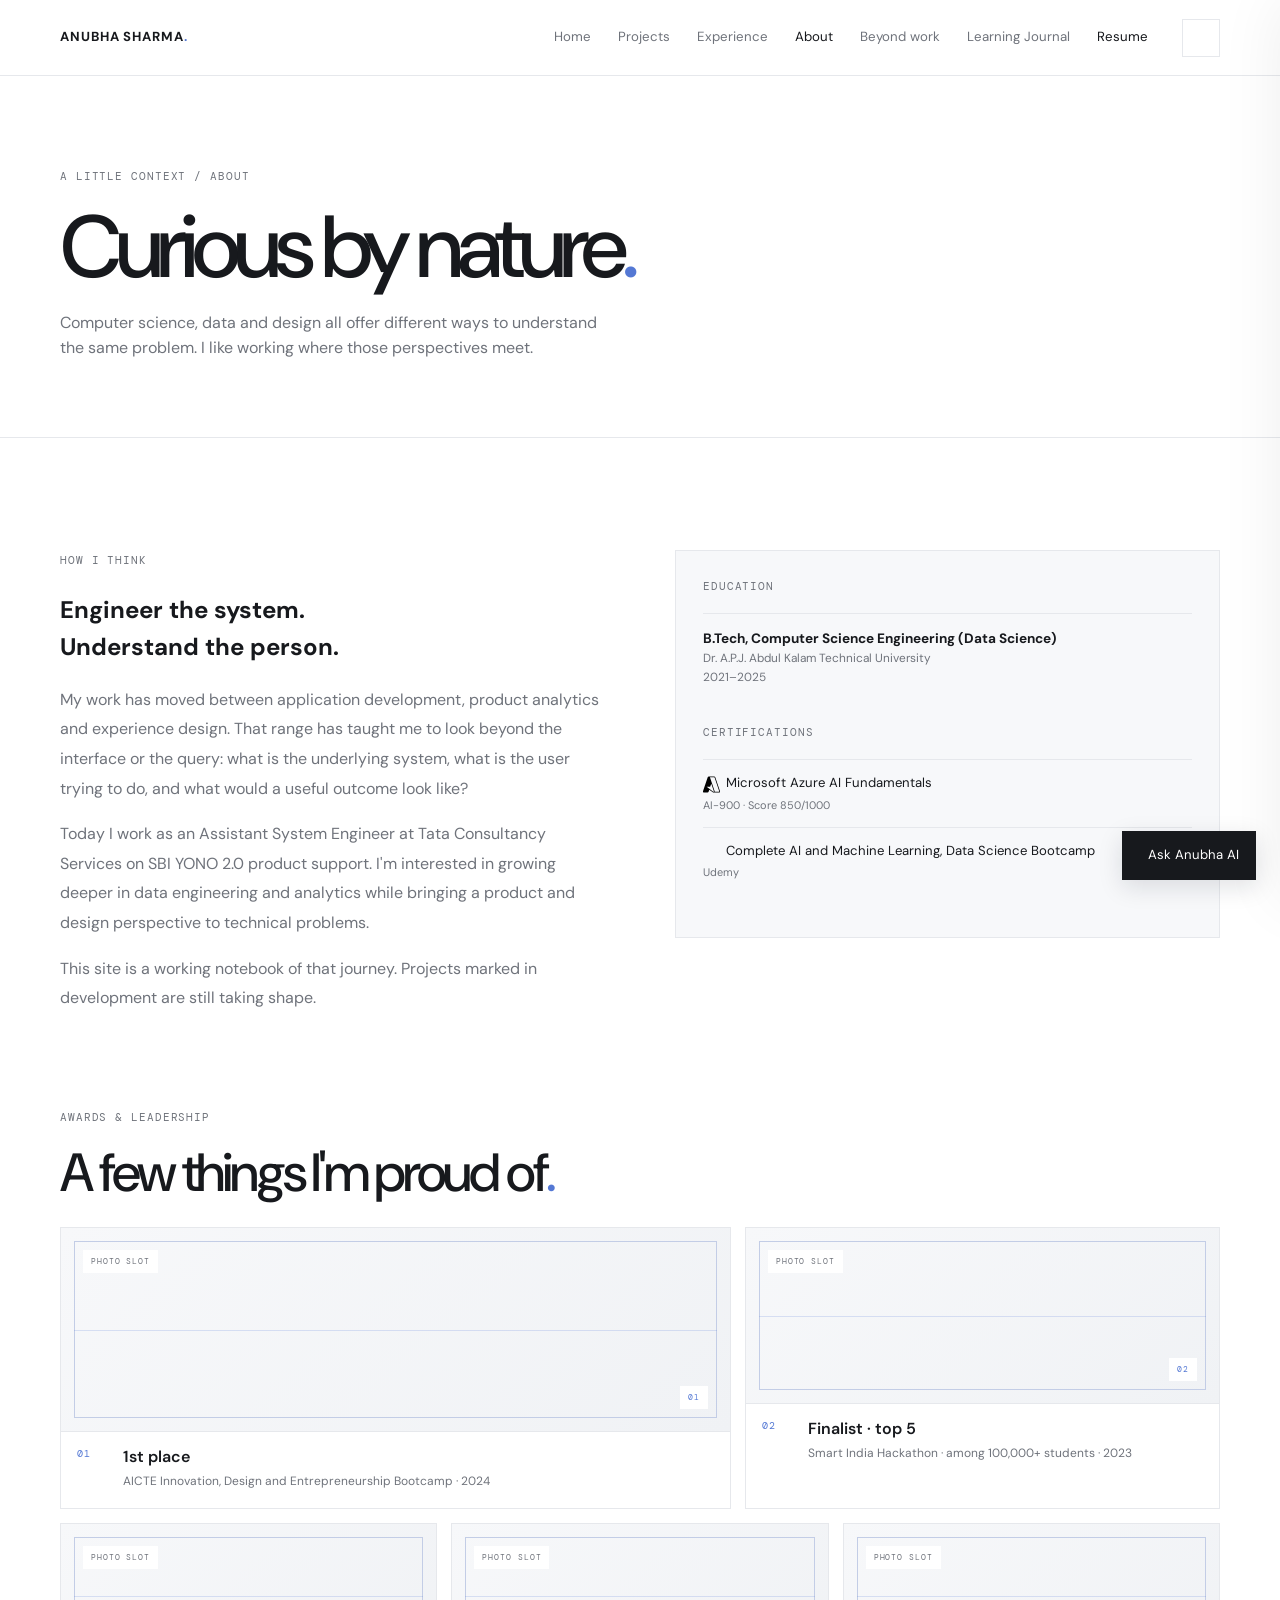
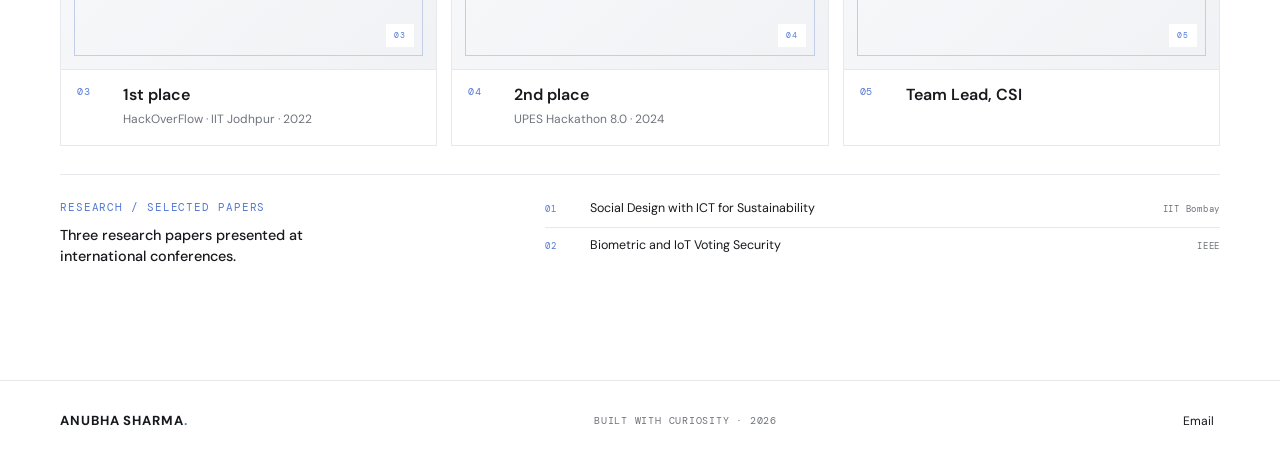
==== commit 73dccc24: "Add learning journal section" ====
--- a/about.html
+++ b/about.html
@@ -1,4 +1,4 @@
-<!doctype html><html lang="en"><head><meta charset="utf-8"><meta name="viewport" content="width=device-width,initial-scale=1"><meta name="description" content="About Anubha Sharma: education, experience, research and achievements."><meta property="og:title" content="About — Anubha Sharma"><meta property="og:description" content="A little more about the person behind the systems thinking."><meta property="og:type" content="website"><title>About — Anubha Sharma</title><link rel="icon" href="assets/icons/favicon.svg" type="image/svg+xml"><link rel="preconnect" href="https://fonts.googleapis.com"><link rel="preconnect" href="https://fonts.gstatic.com" crossorigin><link href="https://fonts.googleapis.com/css2?family=DM+Mono:wght@400;500&family=DM+Sans:wght@400;500;600;700&display=swap" rel="stylesheet"><link rel="stylesheet" href="css/style.css"></head><body><a class="skip-link" href="#main">Skip to content</a><header class="site-header"><nav class="nav wrap" aria-label="Main navigation"><a class="wordmark" href="index.html">ANUBHA SHARMA<span class="wordmark-dot">.</span></a><button class="menu-toggle" aria-expanded="false" aria-controls="nav-links" aria-label="Open navigation"><i data-lucide="menu"></i></button><div class="nav-links" id="nav-links"><a href="index.html">Home</a><a href="projects.html">Projects</a><a href="index.html#experience">Experience</a><a href="about.html" aria-current="page">About</a><a href="beyond.html">Beyond work</a><a class="nav-resume" href="assets/resume/Anubha-Sharma-Resume.pdf" download>Resume <i data-lucide="arrow-down-to-line"></i></a><button class="icon-button settings-trigger" aria-label="Accessibility settings" title="Accessibility settings"><i data-lucide="accessibility"></i></button></div></nav></header><main id="main"><section class="page-hero"><div class="wrap"><p class="eyebrow">A LITTLE CONTEXT / ABOUT</p><h1>Curious by nature<span class="accent-dot">.</span></h1><p>Computer science, data and design all offer different ways to understand the same problem. I like working where those perspectives meet.</p></div></section><section class="section-pad"><div class="wrap about-layout"><div class="about-copy"><p class="eyebrow">HOW I THINK</p><h2>Engineer the system.<br>Understand the person.</h2><p>My work has moved between application development, product analytics and experience design. That range has taught me to look beyond the interface or the query: what is the underlying system, what is the user trying to do, and what would a useful outcome look like?</p><p>Today I work as an Assistant System Engineer at Tata Consultancy Services on SBI YONO 2.0 product support. I'm interested in growing deeper in data engineering and analytics while bringing a product and design perspective to technical problems.</p><p>This site is a working notebook of that journey. Projects marked in development are still taking shape.</p></div><aside class="about-aside"><p class="eyebrow">EDUCATION</p><div class="education-row"><strong id="degree"></strong><span id="school"></span><span id="study-dates"></span></div><p class="eyebrow" style="margin-top:24px">CERTIFICATIONS</p><ul class="cert-list" id="cert-list"></ul></aside></div><div class="wrap about-sections" id="recognition-section"><div class="section-heading"><div><p class="eyebrow">AWARDS & LEADERSHIP</p><h2>A few things I'm proud of<span class="accent-dot">.</span></h2></div></div><div class="recognition-grid" id="recognition"></div><div class="research-strip" id="research"></div></div></section></main><footer class="site-footer"><div class="wrap footer-inner"><a class="wordmark" href="index.html">ANUBHA SHARMA<span class="wordmark-dot">.</span></a><span class="mono">BUILT WITH CURIOSITY · <span id="year"></span></span><a href="mailto:" data-email-link>Email <i data-lucide="arrow-up-right"></i></a></div></footer><div class="settings-backdrop" hidden></div><aside class="settings-panel" role="dialog" aria-modal="true" aria-label="Accessibility settings" aria-hidden="true"><div class="settings-head"><div><p class="eyebrow">PREFERENCES</p><h2>Make it yours.</h2></div><button class="icon-button settings-close" aria-label="Close accessibility settings"><i data-lucide="x"></i></button></div><label class="field-label" for="theme-select">Colour theme</label><select id="theme-select"><option value="system">System</option><option value="light">Light</option><option value="dark">Dark</option></select><label class="field-label" for="font-size">Text size <span id="font-value">100%</span></label><input id="font-size" type="range" min="90" max="120" value="100" step="5"><label class="toggle-row">High contrast <input type="checkbox" id="contrast-toggle"><span></span></label><label class="toggle-row">Reduce motion <input type="checkbox" id="motion-toggle"><span></span></label><button class="text-link reset-settings" type="button">Reset preferences <i data-lucide="rotate-ccw"></i></button><p class="settings-note">Your choices are saved on this device.</p></aside><script src="https://unpkg.com/lucide@latest"></script><script src="js/data.js"></script><script src="js/chatbot.js"></script><script src="js/main.js"></script><script src="js/animations.js"></script></body></html>
+<!doctype html><html lang="en"><head><meta charset="utf-8"><meta name="viewport" content="width=device-width,initial-scale=1"><meta name="description" content="About Anubha Sharma: education, experience, research and achievements."><meta property="og:title" content="About — Anubha Sharma"><meta property="og:description" content="A little more about the person behind the systems thinking."><meta property="og:type" content="website"><title>About — Anubha Sharma</title><link rel="icon" href="assets/icons/favicon.svg" type="image/svg+xml"><link rel="preconnect" href="https://fonts.googleapis.com"><link rel="preconnect" href="https://fonts.gstatic.com" crossorigin><link href="https://fonts.googleapis.com/css2?family=DM+Mono:wght@400;500&family=DM+Sans:wght@400;500;600;700&display=swap" rel="stylesheet"><link rel="stylesheet" href="css/style.css"></head><body><a class="skip-link" href="#main">Skip to content</a><header class="site-header"><nav class="nav wrap" aria-label="Main navigation"><a class="wordmark" href="index.html">ANUBHA SHARMA<span class="wordmark-dot">.</span></a><button class="menu-toggle" aria-expanded="false" aria-controls="nav-links" aria-label="Open navigation"><i data-lucide="menu"></i></button><div class="nav-links" id="nav-links"><a href="index.html">Home</a><a href="projects.html">Projects</a><a href="index.html#experience">Experience</a><a href="about.html" aria-current="page">About</a><a href="beyond.html">Beyond work</a><a href="journal.html">Learning Journal</a><a class="nav-resume" href="assets/resume/Anubha-Sharma-Resume.pdf" download>Resume <i data-lucide="arrow-down-to-line"></i></a><button class="icon-button settings-trigger" aria-label="Accessibility settings" title="Accessibility settings"><i data-lucide="accessibility"></i></button></div></nav></header><main id="main"><section class="page-hero"><div class="wrap"><p class="eyebrow">A LITTLE CONTEXT / ABOUT</p><h1>Curious by nature<span class="accent-dot">.</span></h1><p>Computer science, data and design all offer different ways to understand the same problem. I like working where those perspectives meet.</p></div></section><section class="section-pad"><div class="wrap about-layout"><div class="about-copy"><p class="eyebrow">HOW I THINK</p><h2>Engineer the system.<br>Understand the person.</h2><p>My work has moved between application development, product analytics and experience design. That range has taught me to look beyond the interface or the query: what is the underlying system, what is the user trying to do, and what would a useful outcome look like?</p><p>Today I work as an Assistant System Engineer at Tata Consultancy Services on SBI YONO 2.0 product support. I'm interested in growing deeper in data engineering and analytics while bringing a product and design perspective to technical problems.</p><p>This site is a working notebook of that journey. Projects marked in development are still taking shape.</p></div><aside class="about-aside"><p class="eyebrow">EDUCATION</p><div class="education-row"><strong id="degree"></strong><span id="school"></span><span id="study-dates"></span></div><p class="eyebrow" style="margin-top:24px">CERTIFICATIONS</p><ul class="cert-list" id="cert-list"></ul></aside></div><div class="wrap about-sections" id="recognition-section"><div class="section-heading"><div><p class="eyebrow">AWARDS & LEADERSHIP</p><h2>A few things I'm proud of<span class="accent-dot">.</span></h2></div></div><div class="recognition-grid" id="recognition"></div><div class="research-strip" id="research"></div></div></section></main><footer class="site-footer"><div class="wrap footer-inner"><a class="wordmark" href="index.html">ANUBHA SHARMA<span class="wordmark-dot">.</span></a><span class="mono">BUILT WITH CURIOSITY · <span id="year"></span></span><a href="mailto:" data-email-link>Email <i data-lucide="arrow-up-right"></i></a></div></footer><div class="settings-backdrop" hidden></div><aside class="settings-panel" role="dialog" aria-modal="true" aria-label="Accessibility settings" aria-hidden="true"><div class="settings-head"><div><p class="eyebrow">PREFERENCES</p><h2>Make it yours.</h2></div><button class="icon-button settings-close" aria-label="Close accessibility settings"><i data-lucide="x"></i></button></div><label class="field-label" for="theme-select">Colour theme</label><select id="theme-select"><option value="system">System</option><option value="light">Light</option><option value="dark">Dark</option></select><label class="field-label" for="font-size">Text size <span id="font-value">100%</span></label><input id="font-size" type="range" min="90" max="120" value="100" step="5"><label class="toggle-row">High contrast <input type="checkbox" id="contrast-toggle"><span></span></label><label class="toggle-row">Reduce motion <input type="checkbox" id="motion-toggle"><span></span></label><button class="text-link reset-settings" type="button">Reset preferences <i data-lucide="rotate-ccw"></i></button><p class="settings-note">Your choices are saved on this device.</p></aside><script src="https://unpkg.com/lucide@latest"></script><script src="js/data.js"></script><script src="js/chatbot.js"></script><script src="js/main.js"></script><script src="js/animations.js"></script></body></html>
 
 
 
